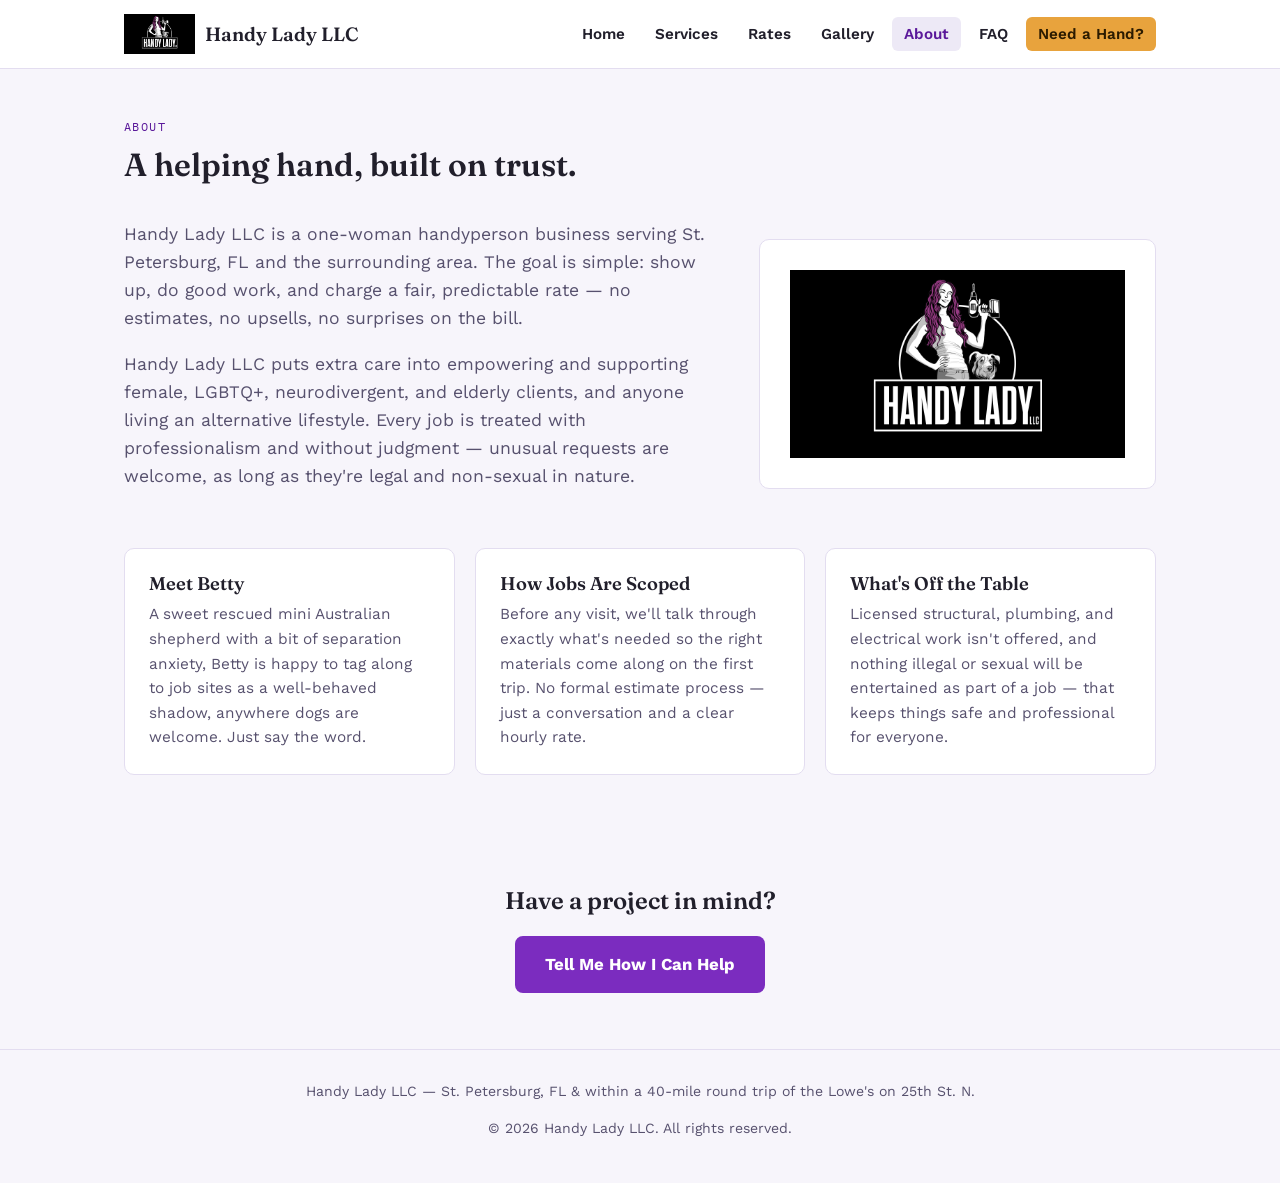
==== pages/about.html @ cc0d5f50 "Add files via upload" ====
<!DOCTYPE html>
<html lang="en">
<head>
<meta charset="UTF-8">
<meta name="viewport" content="width=device-width, initial-scale=1.0">
<title>About | Handy Lady LLC</title>
<meta name="description" content="Handy Lady LLC is a St. Petersburg, FL handyperson business focused on reliable work and a judgment-free experience for every client.">
<link rel="preconnect" href="https://fonts.googleapis.com">
<link href="https://fonts.googleapis.com/css2?family=Fraunces:opsz,wght@9..144,500;9..144,600&family=Work+Sans:wght@400;500;600;700&family=IBM+Plex+Mono:wght@400;600&display=swap" rel="stylesheet">
<link rel="stylesheet" href="../css/Style.css">
</head>
<body>

<header class="site-header">
<nav>
  <a class="brand" href="../index.html">
    <img src="../Images/HandyLadyLLC_Logo.png" alt="Handy Lady LLC logo">
    Handy Lady LLC
  </a>
  <button class="nav-toggle" aria-label="Menu">☰</button>
  <ul class="nav-links">
    <li><a href="../index.html">Home</a></li>
    <li><a href="services.html">Services</a></li>
    <li><a href="rates.html">Rates</a></li>
    <li><a href="gallery.html">Gallery</a></li>
    <li><a href="about.html">About</a></li>
    <li><a href="faq.html">FAQ</a></li>
    <li><a class="cta" href="contact.html">Need a Hand?</a></li>
  </ul>
</nav>
</header>

<div class="page-hero">
  <span class="eyebrow">About</span>
  <h1>A helping hand, built on trust.</h1>
</div>

<div class="section" style="padding-top:12px;">
  <div class="hero" style="padding:0;grid-template-columns:1.2fr .8fr;">
    <div>
      <p style="font-size:1.1rem;color:var(--ink-soft);">
        Handy Lady LLC is a one-woman handyperson business serving
        St. Petersburg, FL and the surrounding area. The goal is
        simple: show up, do good work, and charge a fair, predictable
        rate &mdash; no estimates, no upsells, no surprises on the bill.
      </p>
      <p style="font-size:1.1rem;color:var(--ink-soft);">
        Handy Lady LLC puts extra care into empowering and supporting
        female, LGBTQ+, neurodivergent, and elderly clients, and anyone
        living an alternative lifestyle. Every job is treated with
        professionalism and without judgment &mdash; unusual requests are
        welcome, as long as they're legal and non-sexual in nature.
      </p>
    </div>
    <div class="hero-art">
      <img src="../Images/HandyLadyLLC_Logo.png" alt="Handy Lady LLC logo">
    </div>
  </div>

  <div class="grid" style="margin-top:40px;">
    <div class="card">
      <h3>Meet Betty</h3>
      <p>
        A sweet rescued mini Australian shepherd with a bit of
        separation anxiety, Betty is happy to tag along to job sites as
        a well-behaved shadow, anywhere dogs are welcome. Just say the word.
      </p>
    </div>
    <div class="card">
      <h3>How Jobs Are Scoped</h3>
      <p>
        Before any visit, we'll talk through exactly what's needed so
        the right materials come along on the first trip. No formal
        estimate process &mdash; just a conversation and a clear hourly rate.
      </p>
    </div>
    <div class="card">
      <h3>What's Off the Table</h3>
      <p>
        Licensed structural, plumbing, and electrical work isn't
        offered, and nothing illegal or sexual will be entertained as
        part of a job &mdash; that keeps things safe and professional for
        everyone.
      </p>
    </div>
  </div>
</div>

<div class="section" style="text-align:center;">
  <h2>Have a project in mind?</h2>
  <a class="button" href="contact.html">Tell Me How I Can Help</a>
</div>

<footer>
  <p>Handy Lady LLC &mdash; St. Petersburg, FL &amp; within a 40-mile round trip of the Lowe's on 25th St. N.</p>
  <p>&copy; <span id="year"></span> Handy Lady LLC. All rights reserved.</p>
</footer>

<script src="../js/main.js"></script>
<script>document.getElementById("year").textContent = new Date().getFullYear();</script>
</body>
</html>
---- css/Style.css ----
/* ==========================================================================
   Handy Lady LLC — design tokens
   ========================================================================== */
:root {
  /* color */
  --bg: #F7F5FB;
  --surface: #FFFFFF;
  --ink: #211F2B;
  --ink-soft: #57516E;
  --brand: #7B2CBF;
  --brand-dark: #5A189A;
  --amber: #E8A33D;
  --amber-dark: #C97F1A;
  --line: #E3DDF0;
  --line-soft: #EDE9F6;

  /* type */
  --font-display: "Fraunces", Georgia, serif;
  --font-body: "Work Sans", Arial, Helvetica, sans-serif;
  --font-mono: "IBM Plex Mono", "Courier New", monospace;

  /* layout */
  --max: 1080px;
  --radius: 10px;
}

* { box-sizing: border-box; }

html { scroll-behavior: smooth; }

body {
  margin: 0;
  font-family: var(--font-body);
  background: var(--bg);
  color: var(--ink);
  line-height: 1.6;
}

img { max-width: 100%; display: block; }

a { color: var(--brand-dark); }

h1, h2, h3 {
  font-family: var(--font-display);
  font-weight: 600;
  line-height: 1.15;
  margin: 0 0 .5em;
}

p { margin: 0 0 1em; }

.eyebrow {
  font-family: var(--font-mono);
  font-size: .78rem;
  letter-spacing: .12em;
  text-transform: uppercase;
  color: var(--brand-dark);
  display: block;
  margin-bottom: 10px;
}

/* ==========================================================================
   Nav
   ========================================================================== */
.site-header {
  background: var(--surface);
  border-bottom: 1px solid var(--line);
  position: sticky;
  top: 0;
  z-index: 20;
}

nav {
  max-width: var(--max);
  margin: 0 auto;
  display: flex;
  align-items: center;
  justify-content: space-between;
  padding: 14px 24px;
}

.brand {
  display: flex;
  align-items: center;
  gap: 10px;
  text-decoration: none;
  color: var(--ink);
  font-family: var(--font-display);
  font-weight: 600;
  font-size: 1.2rem;
}

.brand img { height: 40px; width: auto; }

.nav-links {
  display: flex;
  align-items: center;
  gap: 6px;
  list-style: none;
  margin: 0;
  padding: 0;
}

.nav-links a {
  color: var(--ink);
  text-decoration: none;
  font-weight: 600;
  font-size: .95rem;
  padding: 8px 12px;
  border-radius: 6px;
}

.nav-links a:hover,
.nav-links a.active {
  color: var(--brand-dark);
  background: var(--line-soft);
}

.nav-links .cta {
  background: var(--amber);
  color: #2B1B00;
}
.nav-links .cta:hover { background: var(--amber-dark); color: #2B1B00; }

.nav-toggle {
  display: none;
  background: none;
  border: 1px solid var(--line);
  border-radius: 6px;
  padding: 8px 10px;
  font-size: 1.1rem;
  cursor: pointer;
}

@media (max-width: 760px) {
  .nav-toggle { display: block; }
  .nav-links {
    display: none;
    position: absolute;
    top: 100%;
    left: 0;
    right: 0;
    background: var(--surface);
    border-bottom: 1px solid var(--line);
    flex-direction: column;
    align-items: stretch;
    padding: 8px 16px 16px;
  }
  .nav-links.open { display: flex; }
  .nav-links a { padding: 12px 10px; }
}

/* ==========================================================================
   Hero
   ========================================================================== */
.hero {
  max-width: var(--max);
  margin: 0 auto;
  padding: 64px 24px 40px;
  display: grid;
  grid-template-columns: 1.1fr .9fr;
  gap: 40px;
  align-items: center;
}

@media (max-width: 760px) {
  .hero { grid-template-columns: 1fr; padding-top: 40px; text-align: center; }
  .hero-art { order: -1; margin: 0 auto; max-width: 260px; }
}

.hero h1 { font-size: clamp(2.2rem, 5vw, 3.2rem); }

.hero .tagline {
  font-size: 1.2rem;
  color: var(--ink-soft);
  max-width: 46ch;
}

.hero-art {
  background: var(--surface);
  border: 1px solid var(--line);
  border-radius: var(--radius);
  padding: 30px;
  text-align: center;
}

.button {
  display: inline-block;
  margin-top: 10px;
  background: var(--brand);
  color: white;
  padding: 15px 30px;
  text-decoration: none;
  border-radius: 8px;
  font-size: 1.05rem;
  font-weight: 700;
  border: none;
  cursor: pointer;
}
.button:hover { background: var(--brand-dark); }

.button.secondary {
  background: transparent;
  color: var(--brand-dark);
  border: 1.5px solid var(--brand);
}
.button.secondary:hover { background: var(--line-soft); }

.button-row { display: flex; gap: 14px; flex-wrap: wrap; margin-top: 20px; }
@media (max-width: 760px) { .button-row { justify-content: center; } }

/* ==========================================================================
   Sections / generic
   ========================================================================== */
.section {
  max-width: var(--max);
  margin: 0 auto;
  padding: 56px 24px;
}

.section-head { max-width: 60ch; margin-bottom: 32px; }
.section-head.center { max-width: 60ch; margin-left: auto; margin-right: auto; text-align: center; }

.page-hero {
  max-width: var(--max);
  margin: 0 auto;
  padding: 48px 24px 8px;
}

.strip {
  background: var(--ink);
  color: #F4EFFF;
}
.strip .section-head p { color: #CBBFEA; }

/* card grid */
.grid {
  display: grid;
  grid-template-columns: repeat(3, 1fr);
  gap: 20px;
}
@media (max-width: 900px) { .grid { grid-template-columns: repeat(2, 1fr); } }
@media (max-width: 600px) { .grid { grid-template-columns: 1fr; } }

.card {
  background: var(--surface);
  border: 1px solid var(--line);
  border-radius: var(--radius);
  padding: 24px;
}

.card h3 { font-size: 1.15rem; margin-bottom: 8px; }
.card p { color: var(--ink-soft); font-size: .96rem; margin-bottom: 0; }

/* tool tag chips used on services page */
.tag-list { list-style: none; margin: 0; padding: 0; display: flex; flex-wrap: wrap; gap: 8px; }
.tag-list li {
  font-family: var(--font-mono);
  font-size: .82rem;
  background: var(--line-soft);
  border: 1px solid var(--line);
  color: var(--brand-dark);
  padding: 5px 10px;
  border-radius: 100px;
}

/* ==========================================================================
   Work-order ticket (rates page signature element)
   ========================================================================== */
.ticket {
  background: var(--surface);
  border: 1.5px dashed var(--brand);
  border-radius: var(--radius);
  padding: 32px;
  position: relative;
}

.ticket::before,
.ticket::after {
  content: "";
  position: absolute;
  width: 22px;
  height: 22px;
  border-radius: 50%;
  background: var(--bg);
  border: 1.5px dashed var(--brand);
  top: 50%;
  transform: translateY(-50%);
}
.ticket::before { left: -12px; }
.ticket::after { right: -12px; }

.ticket-head {
  display: flex;
  justify-content: space-between;
  align-items: baseline;
  border-bottom: 1px dashed var(--line);
  padding-bottom: 14px;
  margin-bottom: 18px;
  font-family: var(--font-mono);
}

.ticket-rate {
  font-family: var(--font-mono);
  font-size: 2.6rem;
  color: var(--brand-dark);
}
.ticket-rate span { font-size: 1rem; color: var(--ink-soft); }

.line-item {
  display: flex;
  justify-content: space-between;
  gap: 20px;
  padding: 10px 0;
  border-bottom: 1px solid var(--line-soft);
  font-size: .96rem;
}
.line-item:last-child { border-bottom: none; }
.line-item dt { color: var(--ink); font-weight: 600; }
.line-item dd { margin: 0; color: var(--ink-soft); text-align: right; }

/* schedule table */
.schedule { width: 100%; border-collapse: collapse; font-size: .96rem; }
.schedule th, .schedule td {
  text-align: left;
  padding: 10px 12px;
  border-bottom: 1px solid var(--line-soft);
}
.schedule th { font-family: var(--font-mono); font-size: .78rem; letter-spacing: .08em; text-transform: uppercase; color: var(--ink-soft); }

/* faq */
details.faq-item {
  background: var(--surface);
  border: 1px solid var(--line);
  border-radius: var(--radius);
  padding: 16px 20px;
  margin-bottom: 12px;
}
details.faq-item summary {
  cursor: pointer;
  font-weight: 700;
  font-family: var(--font-display);
  font-size: 1.05rem;
}
details.faq-item p { margin-top: 12px; color: var(--ink-soft); }

/* gallery */
.gallery-empty {
  border: 1.5px dashed var(--line);
  border-radius: var(--radius);
  padding: 60px 24px;
  text-align: center;
  color: var(--ink-soft);
}

/* contact */
.contact-grid {
  display: grid;
  grid-template-columns: repeat(2, 1fr);
  gap: 18px;
}
@media (max-width: 700px) { .contact-grid { grid-template-columns: 1fr; } }

.contact-card {
  background: var(--surface);
  border: 1px solid var(--line);
  border-radius: var(--radius);
  padding: 22px;
}
.contact-card .eyebrow { margin-bottom: 6px; }
.contact-card a.button { margin-top: 14px; }

.note {
  font-size: .88rem;
  color: var(--ink-soft);
  border-left: 3px solid var(--amber);
  padding: 4px 0 4px 14px;
  margin-top: 18px;
}

/* footer */
footer {
  border-top: 1px solid var(--line);
  padding: 30px 24px;
  text-align: center;
  color: var(--ink-soft);
  font-size: .88rem;
}
footer a { color: var(--ink-soft); }
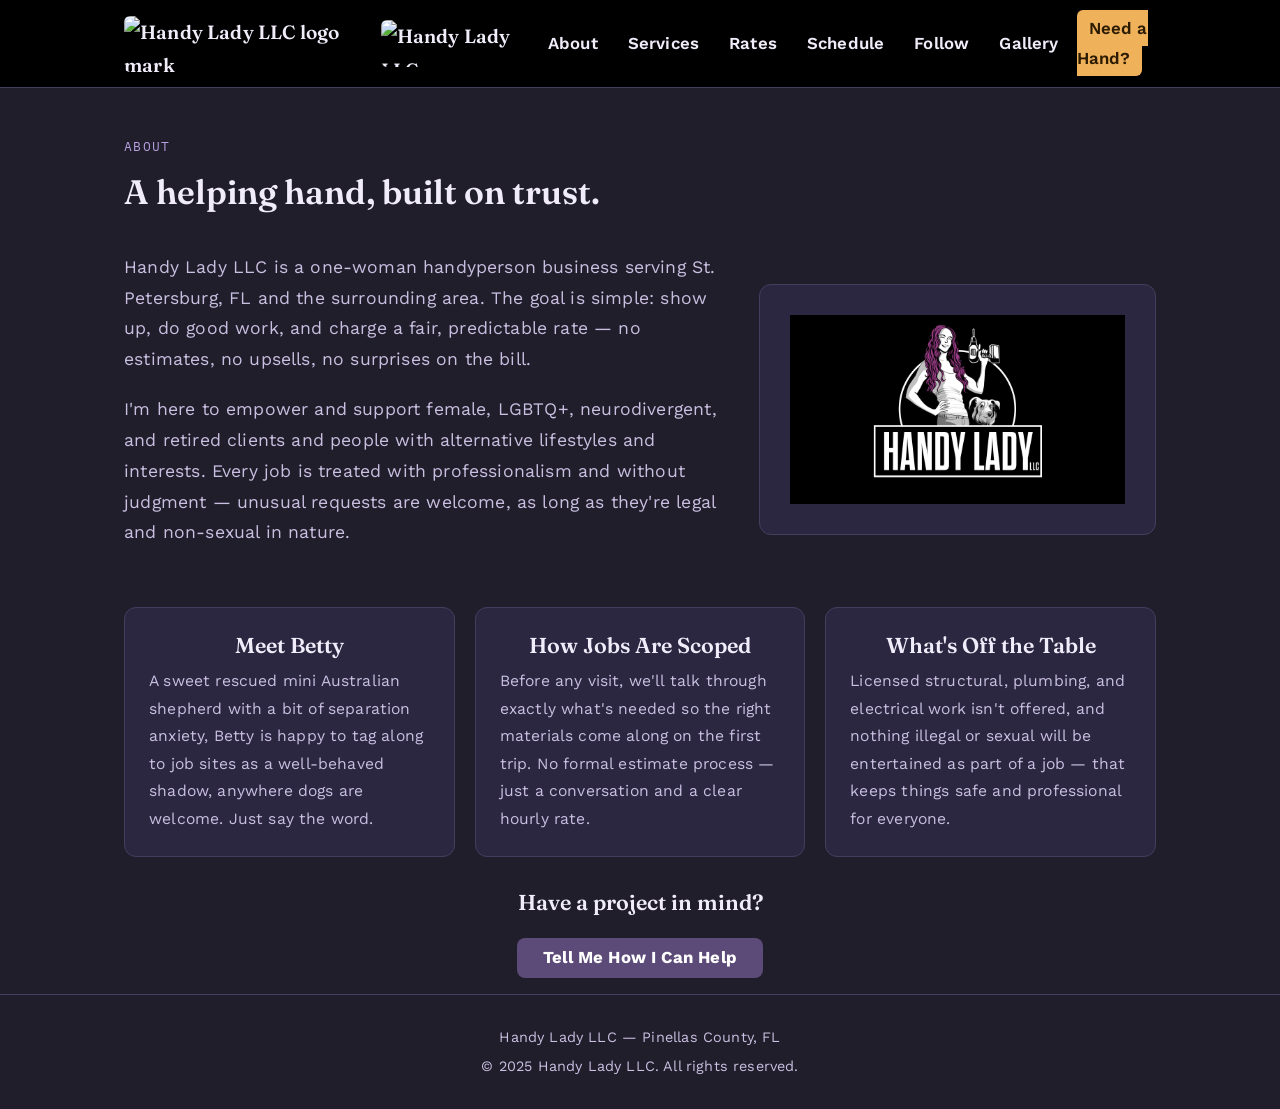
==== commit 017766d2: "Update about.html" ====
--- a/pages/about.html
+++ b/pages/about.html
@@ -13,19 +13,19 @@
 
 <header class="site-header">
 <nav>
-  <a class="brand" href="../index.html">
-    <img src="../Images/HandyLadyLLC_Logo.png" alt="Handy Lady LLC logo">
-    Handy Lady LLC
+  <a class="brand" href="index.html">
+    <img class="logo-mark" src="Images/HandyLadyLLC_Logo_Compact_No-Name.png" alt="Handy Lady LLC logo mark">
+    <img class="logo-name" src="Images/HandyLadyLLC_Logo_Name_Only.png" alt="Handy Lady LLC">
   </a>
   <button class="nav-toggle" aria-label="Menu">☰</button>
   <ul class="nav-links">
-    <li><a href="../index.html">Home</a></li>
-    <li><a href="services.html">Services</a></li>
-    <li><a href="rates.html">Rates</a></li>
-    <li><a href="gallery.html">Gallery</a></li>
-    <li><a href="about.html">About</a></li>
-    <li><a href="faq.html">FAQ</a></li>
-    <li><a class="cta" href="contact.html">Need a Hand?</a></li>
+    <li><a href="pages/about.html">About</a></li>
+    <li><a href="pages/services.html">Services</a></li>
+    <li><a href="pages/rates.html">Rates</a></li>
+    <li><a href="pages/Schedule.html">Schedule</a></li>
+    <li><a href="pages/follow.html">Follow</a></li>
+    <li><a href="pages/gallery.html">Gallery</a></li>
+    <li><a class="cta" href="pages/contact.html">Need a Hand?</a></li>
   </ul>
 </nav>
 </header>
@@ -45,9 +45,8 @@
         rate &mdash; no estimates, no upsells, no surprises on the bill.
       </p>
       <p style="font-size:1.1rem;color:var(--ink-soft);">
-        Handy Lady LLC puts extra care into empowering and supporting
-        female, LGBTQ+, neurodivergent, and elderly clients, and anyone
-        living an alternative lifestyle. Every job is treated with
+        I'm here to empower and support female, LGBTQ+, neurodivergent, and retired clients and people with
+        alternative lifestyles and interests. Every job is treated with
         professionalism and without judgment &mdash; unusual requests are
         welcome, as long as they're legal and non-sexual in nature.
       </p>
@@ -92,11 +91,9 @@
 </div>
 
 <footer>
-  <p>Handy Lady LLC &mdash; St. Petersburg, FL &amp; within a 40-mile round trip of the Lowe's on 25th St. N.</p>
-  <p>&copy; <span id="year"></span> Handy Lady LLC. All rights reserved.</p>
+  <p>Handy Lady LLC &mdash; Pinellas County, FL</p>
+  <p>&copy; 2025 Handy Lady LLC. All rights reserved.</p>
 </footer>
 
-<script src="../js/main.js"></script>
-<script>document.getElementById("year").textContent = new Date().getFullYear();</script>
 </body>
 </html>
--- a/css/Style.css
+++ b/css/Style.css
@@ -1,27 +1,32 @@
 /* ==========================================================================
    Handy Lady LLC — design tokens
+   Warm dark theme: soft dark backgrounds (not pure black), soft off-white
+   text (not pure white) to reduce glare, generous line-height and spacing
+   for easier reading.
    ========================================================================== */
 :root {
   /* color */
-  --bg: #F7F5FB;
-  --surface: #FFFFFF;
-  --ink: #211F2B;
-  --ink-soft: #57516E;
-  --brand: #7B2CBF;
-  --brand-dark: #5A189A;
-  --amber: #E8A33D;
-  --amber-dark: #C97F1A;
-  --line: #E3DDF0;
-  --line-soft: #EDE9F6;
+  --bg: #211E2C;
+  --surface: #2B2740;
+  --surface-alt: #332C4A;
+  --ink: #F1ECFA;
+  --ink-soft: #C9BFE0;
+  --brand: #B79FE0;
+  --brand-dark: #5C4B78;
+  --brand-deep: #423655;
+  --amber: #F0B15B;
+  --amber-dark: #D89440;
+  --line: #453D5E;
+  --line-soft: #362F49;
 
   /* type */
   --font-display: "Fraunces", Georgia, serif;
-  --font-body: "Work Sans", Arial, Helvetica, sans-serif;
+  --font-body: "Atkinson Hyperlegible", "Work Sans", Arial, Helvetica, sans-serif;
   --font-mono: "IBM Plex Mono", "Courier New", monospace;
 
   /* layout */
   --max: 1080px;
-  --radius: 10px;
+  --radius: 12px;
 }
 
 * { box-sizing: border-box; }
@@ -33,37 +38,48 @@
   font-family: var(--font-body);
   background: var(--bg);
   color: var(--ink);
-  line-height: 1.6;
+  font-size: 1.06rem;
+  line-height: 1.75;
+  letter-spacing: .01em;
 }
 
 img { max-width: 100%; display: block; }
 
-a { color: var(--brand-dark); }
+a { color: var(--brand); text-underline-offset: 3px; }
+a:hover { color: var(--amber); }
 
 h1, h2, h3 {
   font-family: var(--font-display);
   font-weight: 600;
-  line-height: 1.15;
-  margin: 0 0 .5em;
-}
-
-p { margin: 0 0 1em; }
+  line-height: 1.25;
+  letter-spacing: 0;
+  margin: 0 0 .55em;
+  color: var(--ink);
+}
+
+h2 { font-size: 1.35rem; }
+h3 { font-size: 1.2rem; }
+
+p {
+  margin: 0 0 1.1em;
+  max-width: 68ch;
+}
 
 .eyebrow {
   font-family: var(--font-mono);
-  font-size: .78rem;
-  letter-spacing: .12em;
+  font-size: .8rem;
+  letter-spacing: .1em;
   text-transform: uppercase;
-  color: var(--brand-dark);
+  color: var(--brand);
   display: block;
-  margin-bottom: 10px;
+  margin-bottom: 12px;
 }
 
 /* ==========================================================================
    Nav
    ========================================================================== */
 .site-header {
-  background: var(--surface);
+  background: #000000;
   border-bottom: 1px solid var(--line);
   position: sticky;
   top: 0;
@@ -82,7 +98,7 @@
 .brand {
   display: flex;
   align-items: center;
-  gap: 10px;
+  gap: 8px;
   text-decoration: none;
   color: var(--ink);
   font-family: var(--font-display);
@@ -90,7 +106,13 @@
   font-size: 1.2rem;
 }
 
-.brand img { height: 40px; width: auto; }
+.brand img { width: auto; border-radius: 6px; }
+.brand .logo-mark { height: 46px; }
+.brand .logo-name { height: 42px; margin-left: 4px; }
+@media (min-width: 761px) {
+  .brand .logo-mark { height: 56px; }
+  .brand .logo-name { height: 47px; }
+}
 
 .nav-links {
   display: flex;
@@ -105,14 +127,14 @@
   color: var(--ink);
   text-decoration: none;
   font-weight: 600;
-  font-size: .95rem;
+  font-size: 1.05rem;
+  line-height: 1.4;
   padding: 8px 12px;
   border-radius: 6px;
 }
 
-.nav-links a:hover,
-.nav-links a.active {
-  color: var(--brand-dark);
+.nav-links a:hover {
+  color: var(--amber);
   background: var(--line-soft);
 }
 
@@ -124,7 +146,8 @@
 
 .nav-toggle {
   display: none;
-  background: none;
+  background: var(--surface-alt);
+  color: var(--ink);
   border: 1px solid var(--line);
   border-radius: 6px;
   padding: 8px 10px;
@@ -156,7 +179,7 @@
 .hero {
   max-width: var(--max);
   margin: 0 auto;
-  padding: 64px 24px 40px;
+  padding: 40px 24px 24px;
   display: grid;
   grid-template-columns: 1.1fr .9fr;
   gap: 40px;
@@ -164,16 +187,18 @@
 }
 
 @media (max-width: 760px) {
-  .hero { grid-template-columns: 1fr; padding-top: 40px; text-align: center; }
+  .hero { grid-template-columns: 1fr; padding-top: 32px; text-align: center; }
   .hero-art { order: -1; margin: 0 auto; max-width: 260px; }
-}
-
-.hero h1 { font-size: clamp(2.2rem, 5vw, 3.2rem); }
+  .hero p { margin-left: auto; margin-right: auto; }
+}
+
+.hero h1 { font-size: clamp(1.9rem, 4.2vw, 2.6rem); }
 
 .hero .tagline {
   font-size: 1.2rem;
   color: var(--ink-soft);
   max-width: 46ch;
+  margin: 0 auto .4em;
 }
 
 .hero-art {
@@ -187,27 +212,29 @@
 .button {
   display: inline-block;
   margin-top: 10px;
-  background: var(--brand);
-  color: white;
-  padding: 15px 30px;
+  background: var(--brand-dark);
+  color: #FFFFFF;
+  padding: 8px 26px;
   text-decoration: none;
   border-radius: 8px;
   font-size: 1.05rem;
+  line-height: 1.4;
   font-weight: 700;
   border: none;
   cursor: pointer;
-}
-.button:hover { background: var(--brand-dark); }
+  min-width: 220px;
+  text-align: center;
+}
+.button:hover { background: var(--brand-deep); color: #FFFFFF; }
 
 .button.secondary {
   background: transparent;
-  color: var(--brand-dark);
+  color: var(--brand);
   border: 1.5px solid var(--brand);
 }
-.button.secondary:hover { background: var(--line-soft); }
-
-.button-row { display: flex; gap: 14px; flex-wrap: wrap; margin-top: 20px; }
-@media (max-width: 760px) { .button-row { justify-content: center; } }
+.button.secondary:hover { background: var(--line-soft); color: var(--brand); }
+
+.button-row { display: flex; gap: 14px; flex-wrap: wrap; margin-top: 12px; justify-content: center; }
 
 /* ==========================================================================
    Sections / generic
@@ -215,11 +242,14 @@
 .section {
   max-width: var(--max);
   margin: 0 auto;
-  padding: 56px 24px;
-}
-
-.section-head { max-width: 60ch; margin-bottom: 32px; }
+  padding: 16px 24px;
+}
+
+.section.strip { padding: 32px 24px; }
+
+.section-head { max-width: 60ch; margin-bottom: 16px; }
 .section-head.center { max-width: 60ch; margin-left: auto; margin-right: auto; text-align: center; }
+.section-head.center p { margin-left: auto; margin-right: auto; }
 
 .page-hero {
   max-width: var(--max);
@@ -227,11 +257,21 @@
   padding: 48px 24px 8px;
 }
 
+/* accent band — a warm purple wash to separate this section from the page,
+   without ever going back to a bright white panel */
 .strip {
-  background: var(--ink);
-  color: #F4EFFF;
-}
-.strip .section-head p { color: #CBBFEA; }
+  background: #4D3C54;
+  color: var(--ink);
+}
+.strip .eyebrow { color: var(--amber); }
+.strip .section-head h2 { font-size: 1.6rem; }
+.strip .section-head p { color: #E2D6F7; }
+.strip .card {
+  background: #2B2740;
+  border: 1px solid #463C63;
+}
+.strip .card h3 { color: #F4EFFF; }
+.strip .card p { color: #CBBFEA; }
 
 /* card grid */
 .grid {
@@ -249,17 +289,18 @@
   padding: 24px;
 }
 
-.card h3 { font-size: 1.15rem; margin-bottom: 8px; }
-.card p { color: var(--ink-soft); font-size: .96rem; margin-bottom: 0; }
+.card h3 { font-size: 1.35rem; text-align: center; margin-bottom: 8px; }
+.card p { color: var(--ink-soft); font-size: .98rem; margin-bottom: 0; }
+.card p + p { margin-top: 0.8em; }
 
 /* tool tag chips used on services page */
 .tag-list { list-style: none; margin: 0; padding: 0; display: flex; flex-wrap: wrap; gap: 8px; }
 .tag-list li {
   font-family: var(--font-mono);
   font-size: .82rem;
-  background: var(--line-soft);
-  border: 1px solid var(--line);
-  color: var(--brand-dark);
+  background: var(--surface-alt);
+  border: 1px solid var(--line);
+  color: var(--brand);
   padding: 5px 10px;
   border-radius: 100px;
 }
@@ -298,12 +339,13 @@
   padding-bottom: 14px;
   margin-bottom: 18px;
   font-family: var(--font-mono);
+  color: var(--ink-soft);
 }
 
 .ticket-rate {
   font-family: var(--font-mono);
   font-size: 2.6rem;
-  color: var(--brand-dark);
+  color: var(--brand);
 }
 .ticket-rate span { font-size: 1rem; color: var(--ink-soft); }
 
@@ -311,19 +353,19 @@
   display: flex;
   justify-content: space-between;
   gap: 20px;
-  padding: 10px 0;
+  padding: 12px 0;
   border-bottom: 1px solid var(--line-soft);
-  font-size: .96rem;
+  font-size: .98rem;
 }
 .line-item:last-child { border-bottom: none; }
 .line-item dt { color: var(--ink); font-weight: 600; }
 .line-item dd { margin: 0; color: var(--ink-soft); text-align: right; }
 
 /* schedule table */
-.schedule { width: 100%; border-collapse: collapse; font-size: .96rem; }
+.schedule { width: 100%; border-collapse: collapse; font-size: .98rem; }
 .schedule th, .schedule td {
   text-align: left;
-  padding: 10px 12px;
+  padding: 12px;
   border-bottom: 1px solid var(--line-soft);
 }
 .schedule th { font-family: var(--font-mono); font-size: .78rem; letter-spacing: .08em; text-transform: uppercase; color: var(--ink-soft); }
@@ -333,15 +375,17 @@
   background: var(--surface);
   border: 1px solid var(--line);
   border-radius: var(--radius);
-  padding: 16px 20px;
+  padding: 18px 22px;
   margin-bottom: 12px;
 }
 details.faq-item summary {
   cursor: pointer;
   font-weight: 700;
   font-family: var(--font-display);
-  font-size: 1.05rem;
-}
+  font-size: 1.08rem;
+  color: var(--ink);
+}
+details.faq-item summary::marker { color: var(--brand); }
 details.faq-item p { margin-top: 12px; color: var(--ink-soft); }
 
 /* gallery */
@@ -351,6 +395,7 @@
   padding: 60px 24px;
   text-align: center;
   color: var(--ink-soft);
+  background: var(--surface);
 }
 
 /* contact */
@@ -371,10 +416,12 @@
 .contact-card a.button { margin-top: 14px; }
 
 .note {
-  font-size: .88rem;
+  font-size: .9rem;
   color: var(--ink-soft);
+  background: var(--surface-alt);
   border-left: 3px solid var(--amber);
-  padding: 4px 0 4px 14px;
+  padding: 10px 16px;
+  border-radius: 0 8px 8px 0;
   margin-top: 18px;
 }
 
@@ -384,6 +431,24 @@
   padding: 30px 24px;
   text-align: center;
   color: var(--ink-soft);
-  font-size: .88rem;
+  font-size: .9rem;
 }
 footer a { color: var(--ink-soft); }
+footer p {
+  margin: 0 auto 4px;
+  max-width: 60ch;
+}
+footer p:last-child { margin-bottom: 0; }
+
+/* ==========================================================================
+   Accessibility helpers
+   ========================================================================== */
+:focus-visible {
+  outline: 3px solid var(--amber);
+  outline-offset: 2px;
+}
+
+@media (prefers-reduced-motion: reduce) {
+  html { scroll-behavior: auto; }
+  * { animation-duration: 0.01ms !important; transition-duration: 0.01ms !important; }
+}
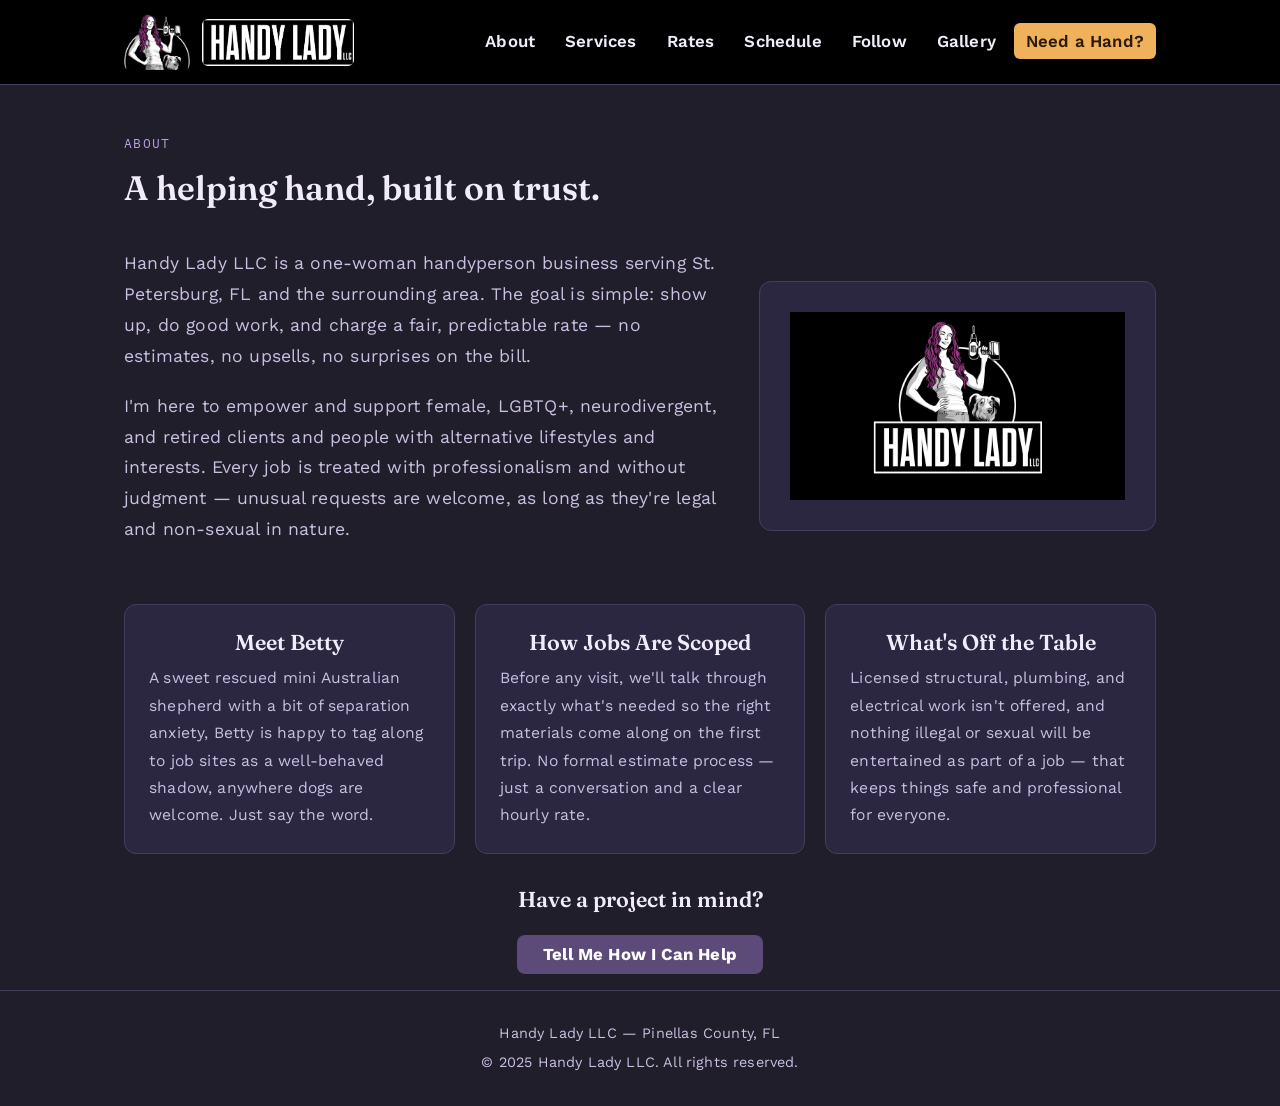
==== commit a88e5d87: "Update about.html" ====
--- a/pages/about.html
+++ b/pages/about.html
@@ -14,18 +14,18 @@
 <header class="site-header">
 <nav>
   <a class="brand" href="index.html">
-    <img class="logo-mark" src="Images/HandyLadyLLC_Logo_Compact_No-Name.png" alt="Handy Lady LLC logo mark">
-    <img class="logo-name" src="Images/HandyLadyLLC_Logo_Name_Only.png" alt="Handy Lady LLC">
+    <img class="logo-mark" src="../Images/HandyLadyLLC_Logo_Compact_No-Name.png" alt="Handy Lady LLC logo mark">
+    <img class="logo-name" src="../Images/HandyLadyLLC_Logo_Name_Only.png" alt="Handy Lady LLC">
   </a>
   <button class="nav-toggle" aria-label="Menu">☰</button>
   <ul class="nav-links">
-    <li><a href="pages/about.html">About</a></li>
-    <li><a href="pages/services.html">Services</a></li>
-    <li><a href="pages/rates.html">Rates</a></li>
-    <li><a href="pages/Schedule.html">Schedule</a></li>
-    <li><a href="pages/follow.html">Follow</a></li>
-    <li><a href="pages/gallery.html">Gallery</a></li>
-    <li><a class="cta" href="pages/contact.html">Need a Hand?</a></li>
+    <li><a href="about.html">About</a></li>
+    <li><a href="services.html">Services</a></li>
+    <li><a href="rates.html">Rates</a></li>
+    <li><a href="Schedule.html">Schedule</a></li>
+    <li><a href="follow.html">Follow</a></li>
+    <li><a href="gallery.html">Gallery</a></li>
+    <li><a class="cta" href="contact.html">Need a Hand?</a></li>
   </ul>
 </nav>
 </header>
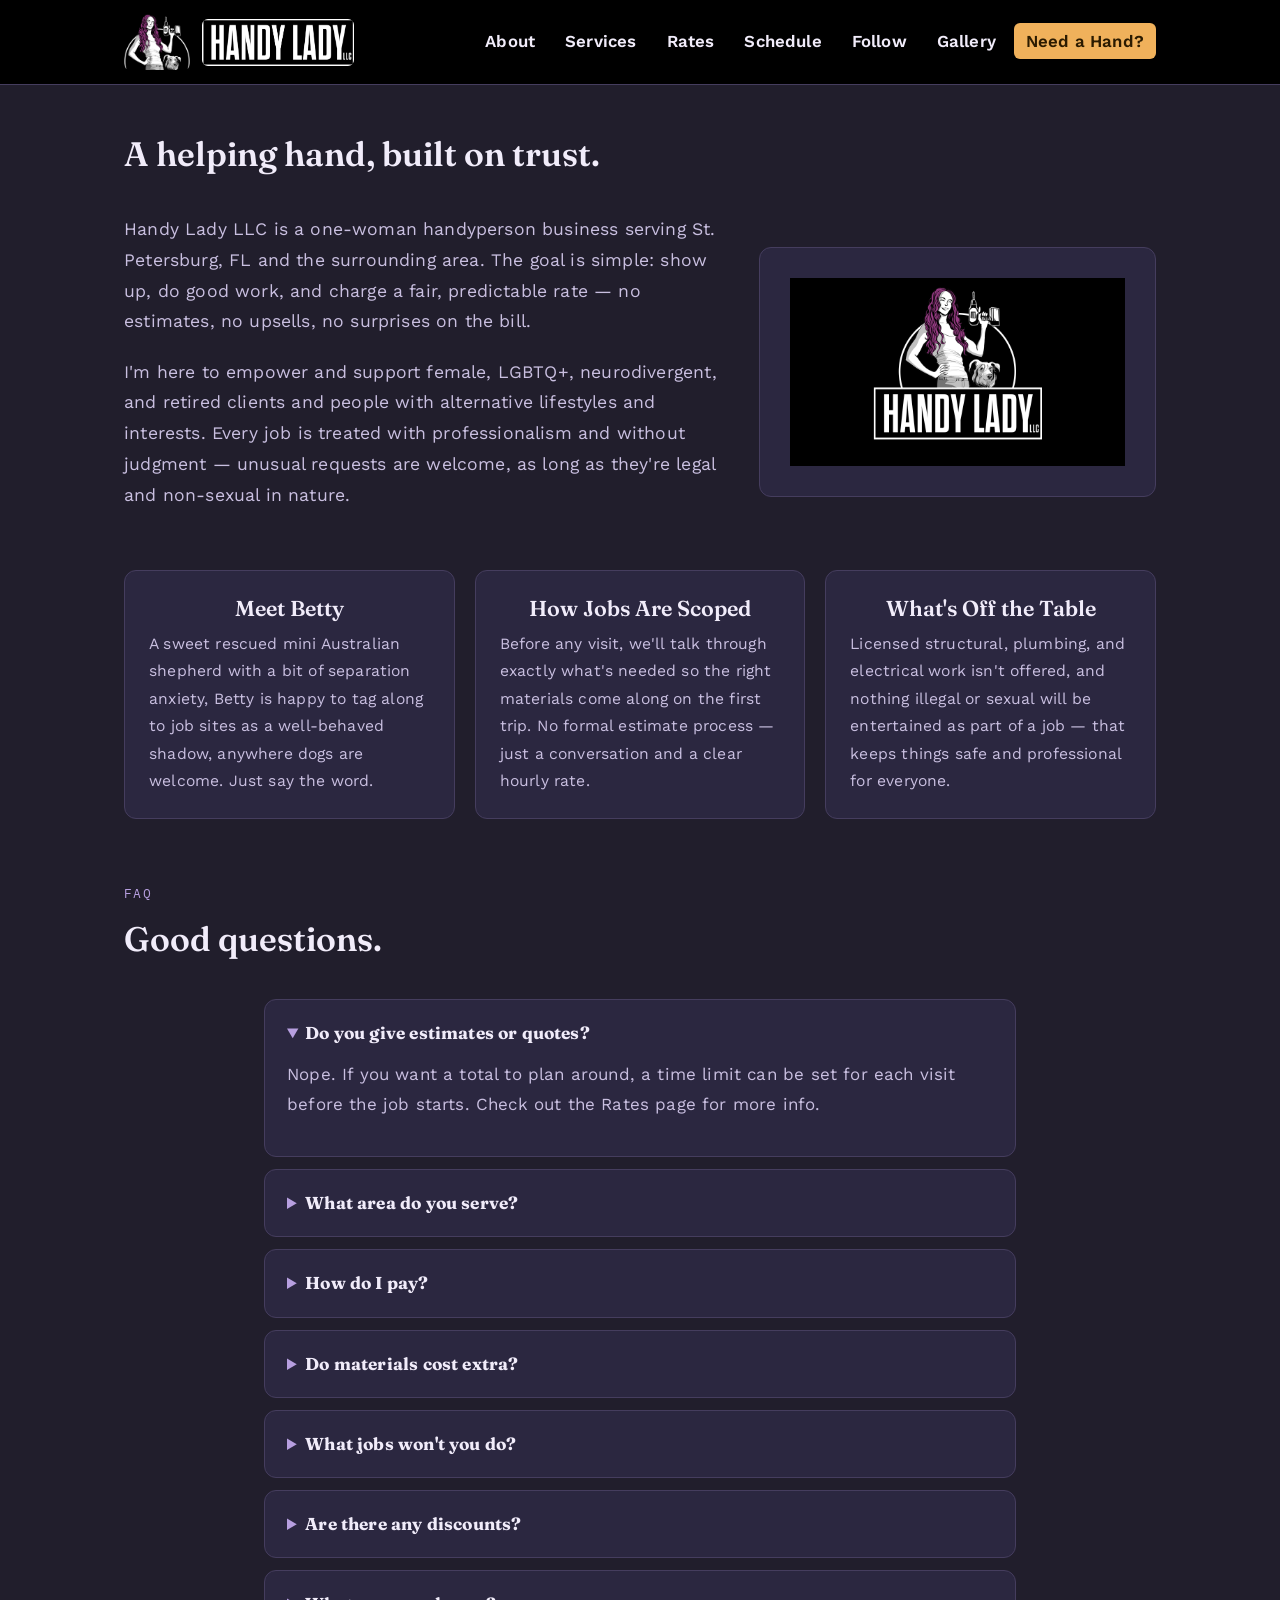
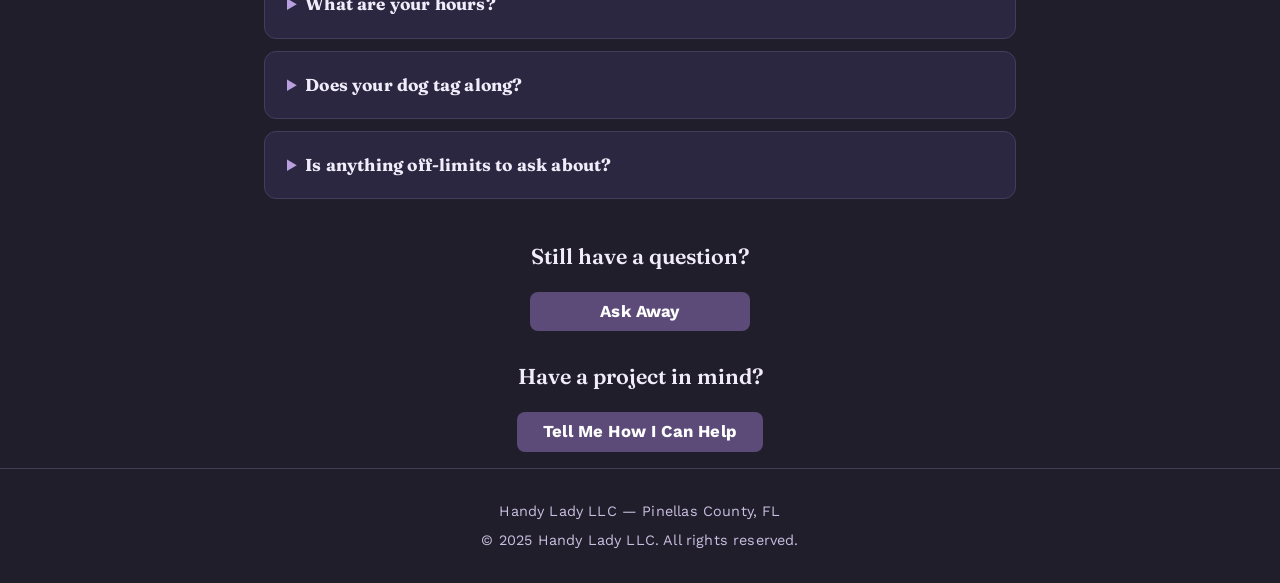
==== commit 1da3a31c: "Update about.html" ====
--- a/pages/about.html
+++ b/pages/about.html
@@ -13,7 +13,7 @@
 
 <header class="site-header">
 <nav>
-  <a class="brand" href="index.html">
+  <a class="brand" href="../index.html">
     <img class="logo-mark" src="../Images/HandyLadyLLC_Logo_Compact_No-Name.png" alt="Handy Lady LLC logo mark">
     <img class="logo-name" src="../Images/HandyLadyLLC_Logo_Name_Only.png" alt="Handy Lady LLC">
   </a>
@@ -31,7 +31,6 @@
 </header>
 
 <div class="page-hero">
-  <span class="eyebrow">About</span>
   <h1>A helping hand, built on trust.</h1>
 </div>
 
@@ -85,6 +84,66 @@
   </div>
 </div>
 
+<div class="page-hero">
+  <span class="eyebrow">FAQ</span>
+  <h1>Good questions.</h1>
+</div>
+
+<div class="section" style="padding-top:12px;max-width:800px;">
+
+  <details class="faq-item" open>
+    <summary>Do you give estimates or quotes?</summary>
+    <p>Nope. If you want a total to plan around, a time limit can be set for each visit before the job starts. Check out the Rates page for more info. </p>
+  </details>
+
+  <details class="faq-item">
+    <summary>What area do you serve?</summary>
+    <p>Anywhere in the Pinellas County given enough availability. Closer to central St. Pete when time is limited. Jobs farther away may be possible if scheduled in advance. Select "Need a Hand?" on any page if you'd like to see what's possible.</p>
+  </details>
+
+  <details class="faq-item">
+    <summary>How do I pay?</summary>
+    <p>Check out my Rates page for payment options.</p>
+  </details>
+
+  <details class="faq-item">
+    <summary>Do materials cost extra?</summary>
+    <p>You're charged exactly what the materials cost, with no markup. We'll talk through what's needed before the visit, and time spent gathering materials beforehand isn't billed. If a supply run is needed mid-job, it's on the clock but you'll know what's being picked up and from where first.</p>
+  </details>
+
+  <details class="faq-item">
+    <summary>What jobs won't you do?</summary>
+    <p>Check out the list at the bottom of my Services page.</p>
+  </details>
+
+  <details class="faq-item">
+    <summary>Are there any discounts?</summary>
+    <p>Yes &mdash; $10 off for leaving me a review on Google, $10 off for giving me permission to post before-and-after photos of your project in my gallery, and $20 off a future visit for every referral who books a job with me.</p>
+  </details>
+
+  <details class="faq-item">
+    <summary>What are your hours?</summary>
+    <p>Visit the Schedule page to see my availability. Select "Need a Hand?" at the top of any page to see about scheduling a job. </a>.</p>
+  </details>
+
+  <details class="faq-item">
+    <summary>Does your dog tag along?</summary>
+    <p>If you're a fan of four-legged friends, Betty &mdash; a well-behaved rescued mini Australian shepherd &mdash; is happy to tag along wherever dogs are welcome. Just mention it when you reach out.</p>
+  </details>
+
+  <details class="faq-item">
+    <summary>Is anything off-limits to ask about?</summary>
+    <p>Unusual requests are genuinely welcome, as long as they're legal and respectful. While sex work is valid, massges are fantastic, and spankings can be fun, those are not services that I offer. </p>
+  </details>
+
+</div>
+
+<div class="section" style="text-align:center;">
+  <h2>Still have a question?</h2>
+  <a class="button" href="contact.html">Ask Away</a>
+</div>
+
+  
 <div class="section" style="text-align:center;">
   <h2>Have a project in mind?</h2>
   <a class="button" href="contact.html">Tell Me How I Can Help</a>
--- a/css/Style.css
+++ b/css/Style.css
@@ -305,6 +305,22 @@
   border-radius: 100px;
 }
 
+/* Targets only cards that explicitly carry the contact-card-centered class name */
+.card.contact-card-centered {
+    display: flex;
+    flex-direction: column;
+    align-items: center;
+    justify-content: center;
+    text-align: center;
+}
+
+/* Ensures the internal button block stays anchored to the center line */
+.card.contact-card-centered .button {
+    margin-left: auto;
+    margin-right: auto;
+    text-align: center;
+}
+
 /* ==========================================================================
    Work-order ticket (rates page signature element)
    ========================================================================== */
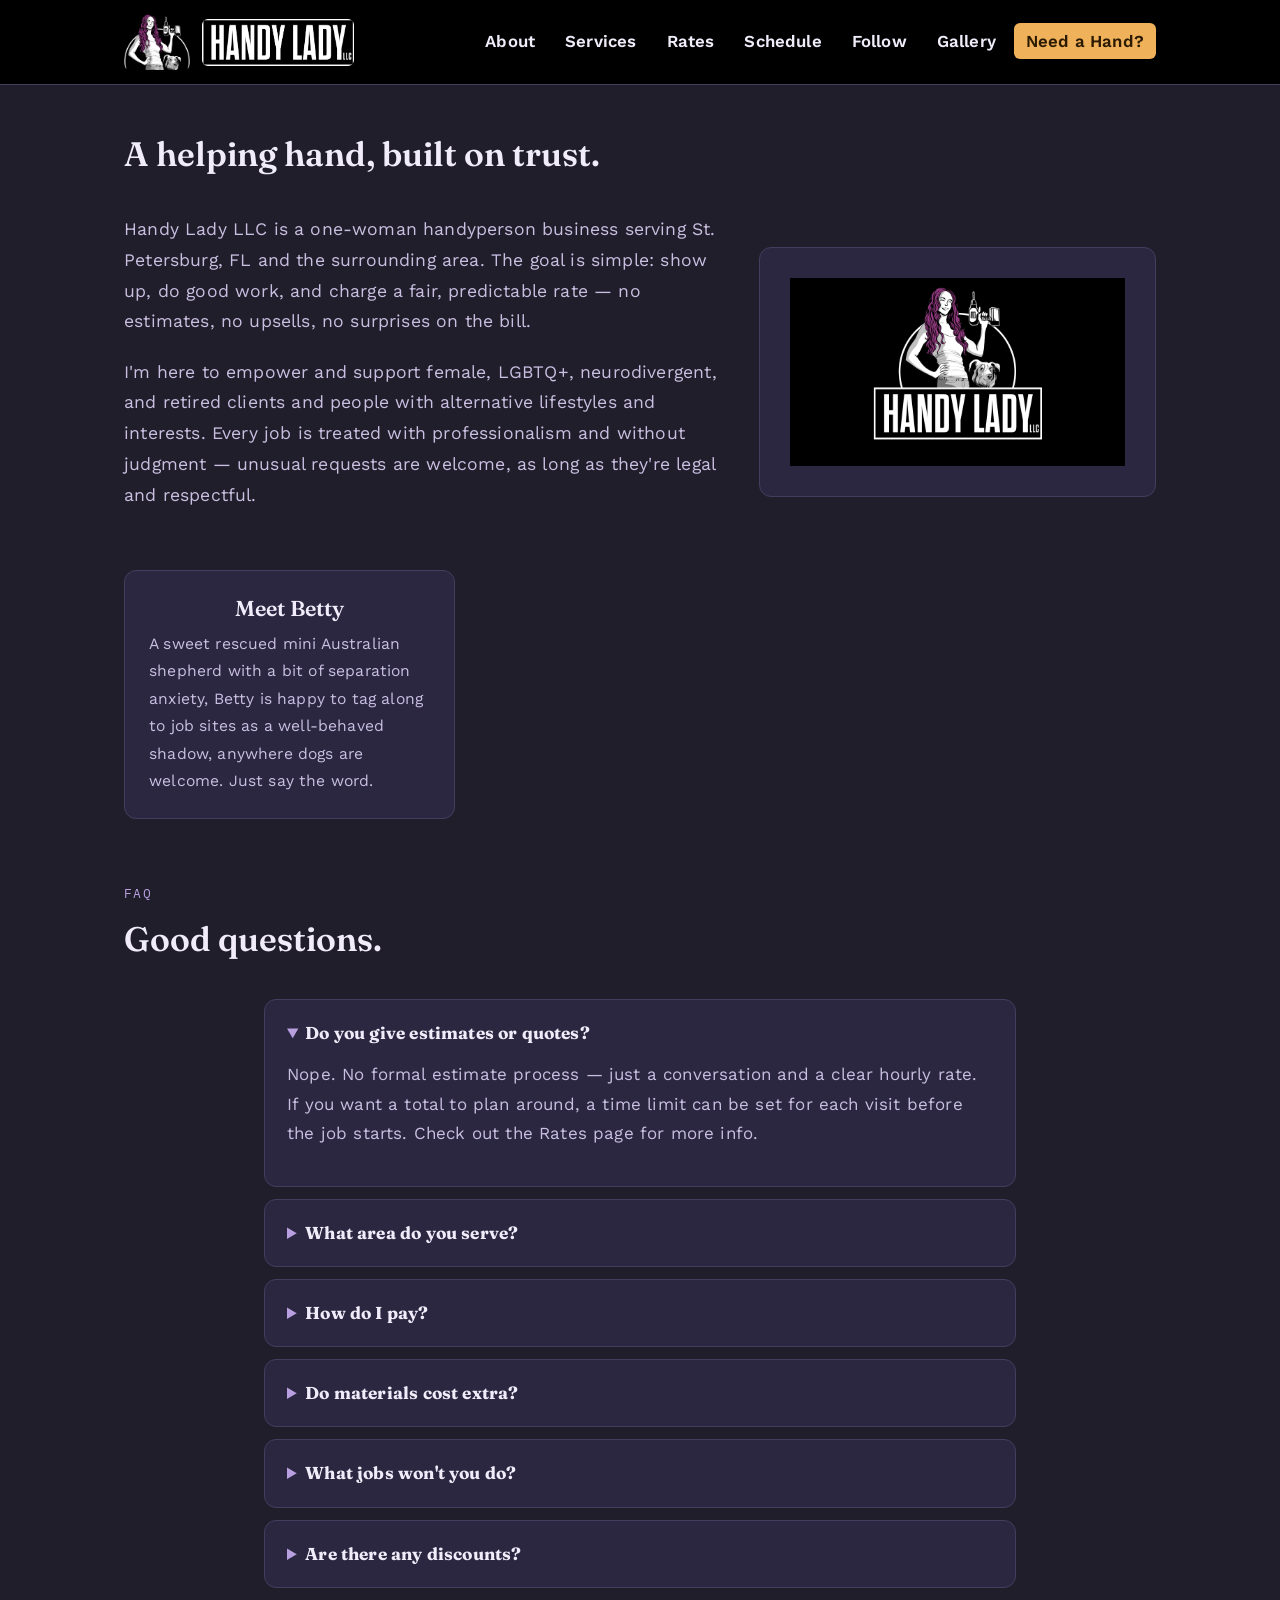
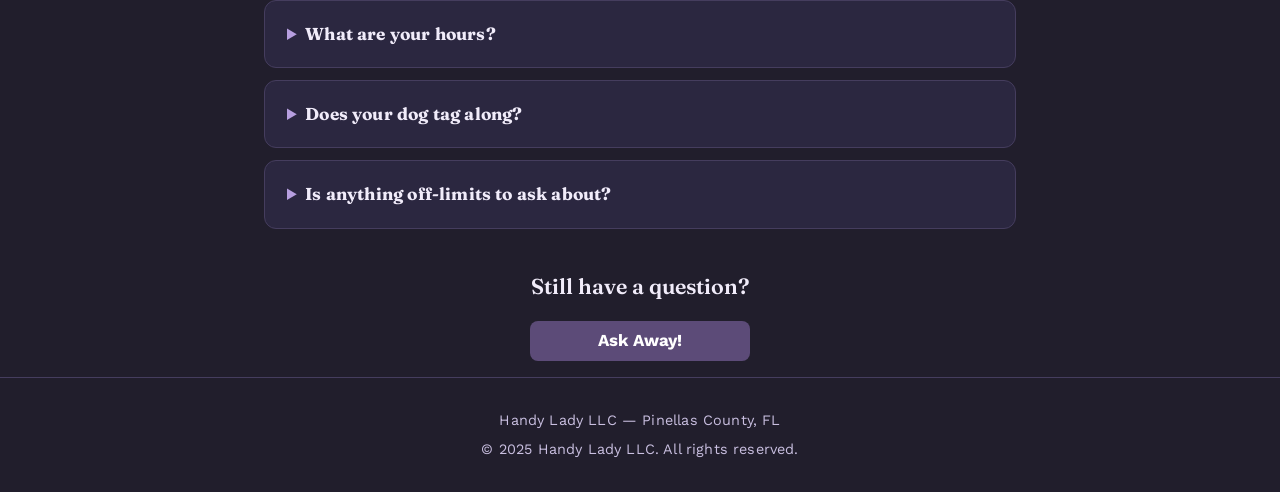
==== commit 699e1517: "Update about.html" ====
--- a/pages/about.html
+++ b/pages/about.html
@@ -47,7 +47,7 @@
         I'm here to empower and support female, LGBTQ+, neurodivergent, and retired clients and people with
         alternative lifestyles and interests. Every job is treated with
         professionalism and without judgment &mdash; unusual requests are
-        welcome, as long as they're legal and non-sexual in nature.
+        welcome, as long as they're legal and respectful.
       </p>
     </div>
     <div class="hero-art">
@@ -64,24 +64,7 @@
         a well-behaved shadow, anywhere dogs are welcome. Just say the word.
       </p>
     </div>
-    <div class="card">
-      <h3>How Jobs Are Scoped</h3>
-      <p>
-        Before any visit, we'll talk through exactly what's needed so
-        the right materials come along on the first trip. No formal
-        estimate process &mdash; just a conversation and a clear hourly rate.
-      </p>
-    </div>
-    <div class="card">
-      <h3>What's Off the Table</h3>
-      <p>
-        Licensed structural, plumbing, and electrical work isn't
-        offered, and nothing illegal or sexual will be entertained as
-        part of a job &mdash; that keeps things safe and professional for
-        everyone.
-      </p>
-    </div>
-  </div>
+   </div>
 </div>
 
 <div class="page-hero">
@@ -93,12 +76,17 @@
 
   <details class="faq-item" open>
     <summary>Do you give estimates or quotes?</summary>
-    <p>Nope. If you want a total to plan around, a time limit can be set for each visit before the job starts. Check out the Rates page for more info. </p>
+    <p>Nope. No formal estimate process &mdash; just a conversation and a clear hourly rate. 
+      If you want a total to plan around, 
+      a time limit can be set for each visit before the job starts. 
+      Check out the Rates page for more info. </p>
   </details>
 
   <details class="faq-item">
     <summary>What area do you serve?</summary>
-    <p>Anywhere in the Pinellas County given enough availability. Closer to central St. Pete when time is limited. Jobs farther away may be possible if scheduled in advance. Select "Need a Hand?" on any page if you'd like to see what's possible.</p>
+    <p>Anywhere in the Pinellas County given enough availability. 
+      Jobs farther away may be possible if scheduled far enough in advance. 
+      Select "Need a Hand?" on any page if you'd like to see what's possible.</p>
   </details>
 
   <details class="faq-item">
@@ -108,7 +96,10 @@
 
   <details class="faq-item">
     <summary>Do materials cost extra?</summary>
-    <p>You're charged exactly what the materials cost, with no markup. We'll talk through what's needed before the visit, and time spent gathering materials beforehand isn't billed. If a supply run is needed mid-job, it's on the clock but you'll know what's being picked up and from where first.</p>
+    <p>You're charged exactly what the materials cost - no markup. 
+      We'll talk through what's needed before the visit. 
+      Time spent doing that and gathering materials before the job starts isn't billed. 
+      If a supply run is needed mid-job, it's on the clock but you'll know what's being picked up and from where first.</p>
   </details>
 
   <details class="faq-item">
@@ -118,35 +109,34 @@
 
   <details class="faq-item">
     <summary>Are there any discounts?</summary>
-    <p>Yes &mdash; $10 off for leaving me a review on Google, $10 off for giving me permission to post before-and-after photos of your project in my gallery, and $20 off a future visit for every referral who books a job with me.</p>
+    <p>Yes, check out the list at the bottom of my Rates page.</p>
   </details>
 
   <details class="faq-item">
     <summary>What are your hours?</summary>
-    <p>Visit the Schedule page to see my availability. Select "Need a Hand?" at the top of any page to see about scheduling a job. </a>.</p>
+    <p>Visit the Schedule page to see my availability. 
+      Select "Need a Hand?" at the top of any page to see about scheduling a job. </a>.</p>
   </details>
 
   <details class="faq-item">
     <summary>Does your dog tag along?</summary>
-    <p>If you're a fan of four-legged friends, Betty &mdash; a well-behaved rescued mini Australian shepherd &mdash; is happy to tag along wherever dogs are welcome. Just mention it when you reach out.</p>
+    <p>If you're a fan of four-legged friends, Betty &mdash; 
+      a well-behaved rescued mini Australian shepherd &mdash; 
+      is happy to tag along wherever dogs are welcome. 
+      Just mention it when you reach out.</p>
   </details>
 
   <details class="faq-item">
     <summary>Is anything off-limits to ask about?</summary>
-    <p>Unusual requests are genuinely welcome, as long as they're legal and respectful. While sex work is valid, massges are fantastic, and spankings can be fun, those are not services that I offer. </p>
+    <p>Unusual requests are genuinely welcome, as long as they're legal and respectful. 
+      While sex work is valid, massges are fantastic, and spankings can be fun, those are not services that I offer. </p>
   </details>
 
 </div>
 
 <div class="section" style="text-align:center;">
   <h2>Still have a question?</h2>
-  <a class="button" href="contact.html">Ask Away</a>
-</div>
-
-  
-<div class="section" style="text-align:center;">
-  <h2>Have a project in mind?</h2>
-  <a class="button" href="contact.html">Tell Me How I Can Help</a>
+  <a class="button" href="contact.html">Ask Away!</a>
 </div>
 
 <footer>
